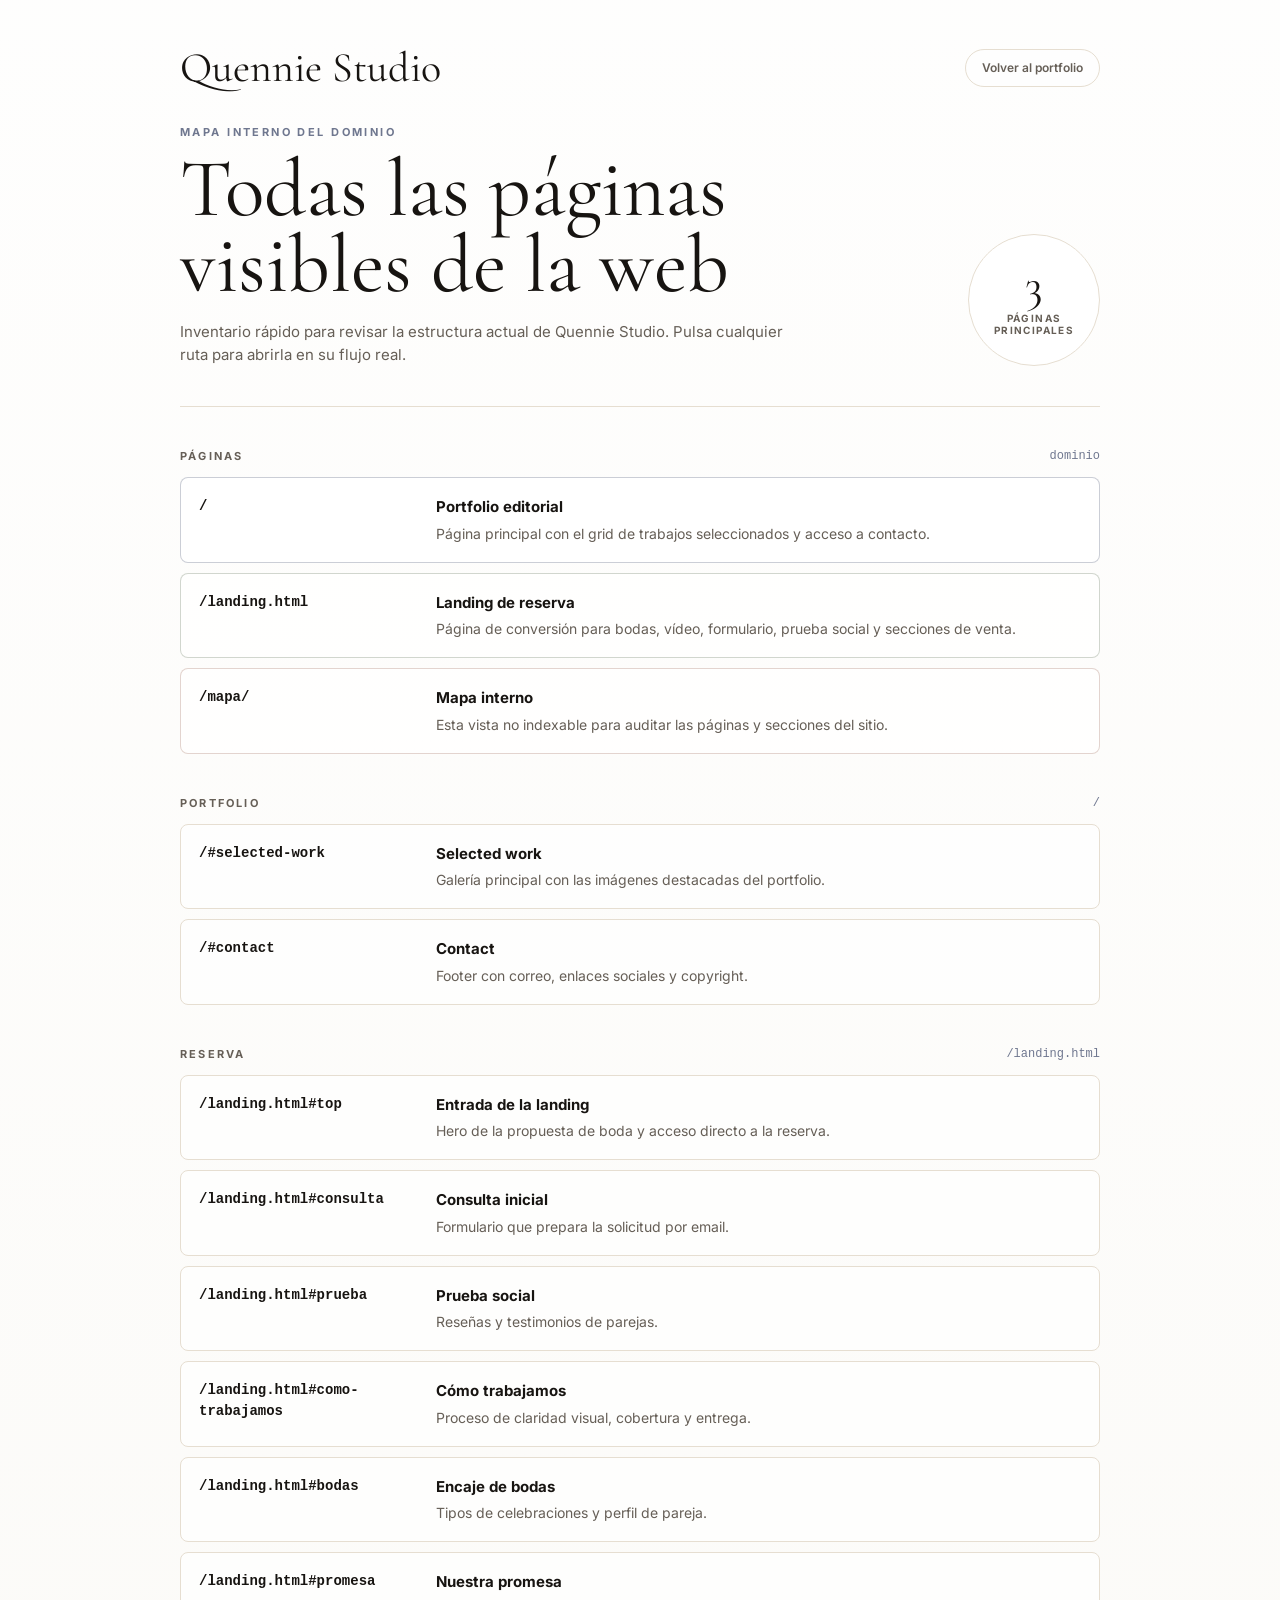
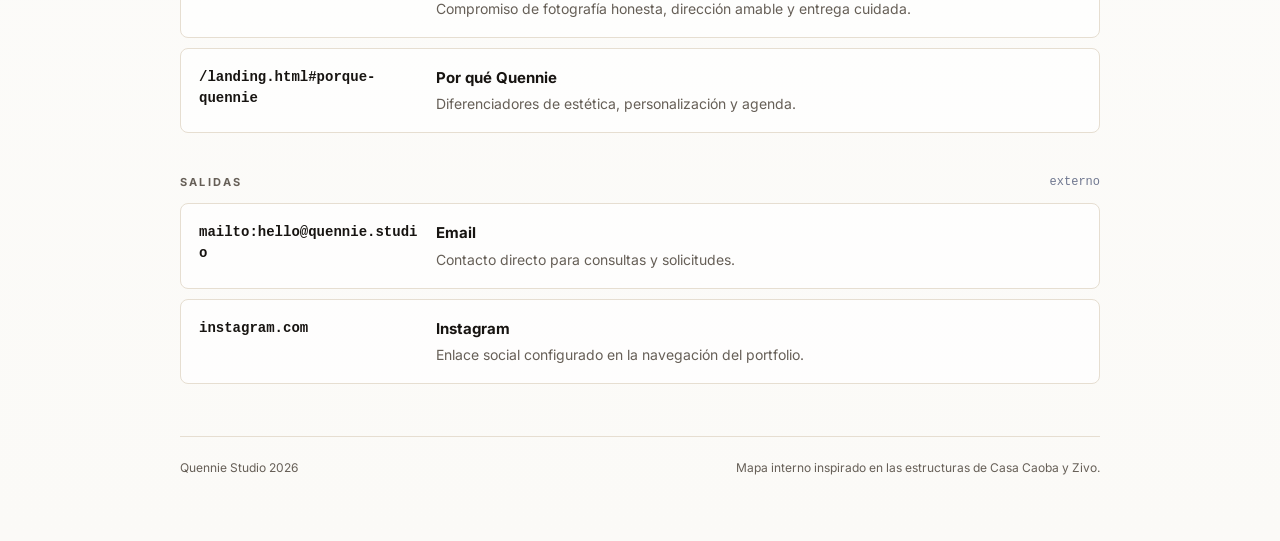
==== mapa/index.html @ 979f0174 "Add internal site map" ====
<!doctype html>
<html lang="es">
  <head>
    <meta charset="UTF-8" />
    <meta name="viewport" content="width=device-width, initial-scale=1.0" />
    <meta name="robots" content="noindex, nofollow" />
    <meta
      name="description"
      content="Mapa interno de Quennie Studio para visualizar las páginas y secciones principales del dominio."
    />
    <title>Quennie Studio | Mapa interno</title>
    <link rel="preconnect" href="https://fonts.googleapis.com" />
    <link rel="preconnect" href="https://fonts.gstatic.com" crossorigin />
    <link
      href="https://fonts.googleapis.com/css2?family=Cormorant+Garamond:wght@400;500&amp;family=Inter:wght@400;500;600;700&amp;display=swap"
      rel="stylesheet"
    />
    <style>
      :root {
        color-scheme: light;
        --paper: #fbfaf7;
        --surface: #ffffff;
        --ink: #171411;
        --muted: #665f57;
        --line: #e6ded1;
        --accent: #6f778f;
        --sage: #788771;
        --rose: #ad8274;
        --font-display: "Cormorant Garamond", Georgia, serif;
        --font-body: "Inter", Arial, sans-serif;
      }

      * {
        box-sizing: border-box;
      }

      body {
        min-width: 320px;
        margin: 0;
        background:
          linear-gradient(180deg, rgba(255, 255, 255, 0.76), rgba(251, 250, 247, 0.92)),
          var(--paper);
        color: var(--ink);
        font-family: var(--font-body);
        font-size: 15px;
        line-height: 1.5;
      }

      a {
        color: inherit;
        text-decoration: none;
      }

      .map-shell {
        width: min(920px, calc(100% - 40px));
        margin: 0 auto;
        padding: 48px 0 64px;
      }

      .map-topbar {
        display: flex;
        align-items: center;
        justify-content: space-between;
        gap: 24px;
        padding-bottom: 36px;
      }

      .map-brand {
        font-family: var(--font-display);
        font-size: clamp(29px, 5vw, 42px);
        font-weight: 400;
        line-height: 0.95;
      }

      .map-back {
        display: inline-flex;
        min-height: 38px;
        align-items: center;
        justify-content: center;
        padding: 0 16px;
        border: 1px solid var(--line);
        border-radius: 999px;
        background: rgba(255, 255, 255, 0.72);
        color: var(--muted);
        font-size: 12px;
        font-weight: 600;
      }

      .map-back:hover,
      .map-back:focus-visible {
        border-color: var(--ink);
        color: var(--ink);
      }

      .map-hero {
        display: grid;
        grid-template-columns: minmax(0, 1fr) auto;
        gap: clamp(24px, 7vw, 86px);
        align-items: end;
        padding-bottom: 40px;
        border-bottom: 1px solid var(--line);
      }

      .map-kicker {
        margin: 0 0 12px;
        color: var(--accent);
        font-size: 11px;
        font-weight: 700;
        letter-spacing: 0.22em;
        text-transform: uppercase;
      }

      h1 {
        max-width: 620px;
        margin: 0;
        font-family: var(--font-display);
        font-size: clamp(46px, 8vw, 82px);
        font-weight: 400;
        line-height: 0.92;
      }

      .map-intro {
        max-width: 610px;
        margin: 18px 0 0;
        color: var(--muted);
      }

      .map-counter {
        display: grid;
        width: 132px;
        aspect-ratio: 1;
        place-items: center;
        border: 1px solid var(--line);
        border-radius: 50%;
        background: var(--surface);
        text-align: center;
      }

      .map-counter strong {
        display: block;
        font-family: var(--font-display);
        font-size: 45px;
        font-weight: 400;
        line-height: 0.9;
      }

      .map-counter span {
        display: block;
        max-width: 86px;
        margin-top: 7px;
        color: var(--muted);
        font-size: 10px;
        font-weight: 700;
        letter-spacing: 0.14em;
        line-height: 1.2;
        text-transform: uppercase;
      }

      .map-section {
        margin-top: 40px;
      }

      .map-section__heading {
        display: flex;
        align-items: center;
        justify-content: space-between;
        gap: 18px;
        margin-bottom: 12px;
      }

      h2 {
        margin: 0;
        color: var(--muted);
        font-size: 11px;
        font-weight: 700;
        letter-spacing: 0.2em;
        text-transform: uppercase;
      }

      .map-tag {
        color: var(--accent);
        font-family: ui-monospace, SFMono-Regular, Menlo, Monaco, Consolas, "Liberation Mono", monospace;
        font-size: 12px;
      }

      .map-list {
        display: grid;
        gap: 10px;
        margin: 0;
        padding: 0;
        list-style: none;
      }

      .map-card {
        display: grid;
        grid-template-columns: minmax(138px, 0.34fr) minmax(0, 1fr);
        gap: 18px;
        align-items: start;
        padding: 18px;
        border: 1px solid var(--line);
        border-radius: 8px;
        background: rgba(255, 255, 255, 0.72);
        transition: border-color 180ms ease, background 180ms ease, transform 180ms ease;
      }

      .map-card:hover,
      .map-card:focus-visible {
        border-color: rgba(23, 20, 17, 0.5);
        background: #ffffff;
        transform: translateY(-1px);
      }

      .map-path {
        color: var(--ink);
        font-family: ui-monospace, SFMono-Regular, Menlo, Monaco, Consolas, "Liberation Mono", monospace;
        font-size: 14px;
        font-weight: 700;
        overflow-wrap: anywhere;
      }

      .map-card strong {
        display: block;
        margin-bottom: 4px;
        color: var(--ink);
        font-size: 15px;
        font-weight: 700;
      }

      .map-card span:last-child {
        display: block;
        color: var(--muted);
        font-size: 14px;
      }

      .map-card--primary {
        border-color: rgba(111, 119, 143, 0.36);
        background: #ffffff;
      }

      .map-card--sage {
        border-color: rgba(120, 135, 113, 0.34);
      }

      .map-card--rose {
        border-color: rgba(173, 130, 116, 0.34);
      }

      .map-footer {
        display: flex;
        justify-content: space-between;
        gap: 24px;
        margin-top: 52px;
        padding-top: 22px;
        border-top: 1px solid var(--line);
        color: var(--muted);
        font-size: 12px;
      }

      :focus-visible {
        outline: 1px solid currentColor;
        outline-offset: 4px;
      }

      @media (max-width: 720px) {
        .map-shell {
          width: calc(100% - 32px);
          padding-top: 30px;
        }

        .map-topbar,
        .map-hero,
        .map-footer {
          grid-template-columns: 1fr;
        }

        .map-topbar,
        .map-footer {
          align-items: flex-start;
          flex-direction: column;
        }

        .map-hero {
          gap: 26px;
        }

        .map-counter {
          width: 112px;
        }

        .map-card {
          grid-template-columns: 1fr;
          gap: 8px;
          padding: 16px;
        }
      }
    </style>
  </head>
  <body>
    <main class="map-shell">
      <header class="map-topbar">
        <a class="map-brand" href="/" aria-label="Volver al inicio de Quennie Studio">
          Quennie Studio
        </a>
        <a class="map-back" href="/">Volver al portfolio</a>
      </header>

      <section class="map-hero" aria-labelledby="map-title">
        <div>
          <p class="map-kicker">Mapa interno del dominio</p>
          <h1 id="map-title">Todas las páginas visibles de la web</h1>
          <p class="map-intro">
            Inventario rápido para revisar la estructura actual de Quennie Studio. Pulsa
            cualquier ruta para abrirla en su flujo real.
          </p>
        </div>
        <div class="map-counter" aria-label="Tres páginas principales">
          <div>
            <strong>3</strong>
            <span>páginas principales</span>
          </div>
        </div>
      </section>

      <section class="map-section" aria-labelledby="pages-title">
        <div class="map-section__heading">
          <h2 id="pages-title">Páginas</h2>
          <span class="map-tag">dominio</span>
        </div>
        <ul class="map-list">
          <li>
            <a class="map-card map-card--primary" href="/">
              <span class="map-path">/</span>
              <span>
                <strong>Portfolio editorial</strong>
                Página principal con el grid de trabajos seleccionados y acceso a contacto.
              </span>
            </a>
          </li>
          <li>
            <a class="map-card map-card--sage" href="/landing.html">
              <span class="map-path">/landing.html</span>
              <span>
                <strong>Landing de reserva</strong>
                Página de conversión para bodas, vídeo, formulario, prueba social y secciones de venta.
              </span>
            </a>
          </li>
          <li>
            <a class="map-card map-card--rose" href="/mapa/">
              <span class="map-path">/mapa/</span>
              <span>
                <strong>Mapa interno</strong>
                Esta vista no indexable para auditar las páginas y secciones del sitio.
              </span>
            </a>
          </li>
        </ul>
      </section>

      <section class="map-section" aria-labelledby="portfolio-title">
        <div class="map-section__heading">
          <h2 id="portfolio-title">Portfolio</h2>
          <span class="map-tag">/</span>
        </div>
        <ul class="map-list">
          <li>
            <a class="map-card" href="/#selected-work">
              <span class="map-path">/#selected-work</span>
              <span>
                <strong>Selected work</strong>
                Galería principal con las imágenes destacadas del portfolio.
              </span>
            </a>
          </li>
          <li>
            <a class="map-card" href="/#contact">
              <span class="map-path">/#contact</span>
              <span>
                <strong>Contact</strong>
                Footer con correo, enlaces sociales y copyright.
              </span>
            </a>
          </li>
        </ul>
      </section>

      <section class="map-section" aria-labelledby="booking-title">
        <div class="map-section__heading">
          <h2 id="booking-title">Reserva</h2>
          <span class="map-tag">/landing.html</span>
        </div>
        <ul class="map-list">
          <li>
            <a class="map-card" href="/landing.html#top">
              <span class="map-path">/landing.html#top</span>
              <span>
                <strong>Entrada de la landing</strong>
                Hero de la propuesta de boda y acceso directo a la reserva.
              </span>
            </a>
          </li>
          <li>
            <a class="map-card" href="/landing.html#consulta">
              <span class="map-path">/landing.html#consulta</span>
              <span>
                <strong>Consulta inicial</strong>
                Formulario que prepara la solicitud por email.
              </span>
            </a>
          </li>
          <li>
            <a class="map-card" href="/landing.html#prueba">
              <span class="map-path">/landing.html#prueba</span>
              <span>
                <strong>Prueba social</strong>
                Reseñas y testimonios de parejas.
              </span>
            </a>
          </li>
          <li>
            <a class="map-card" href="/landing.html#como-trabajamos">
              <span class="map-path">/landing.html#como-trabajamos</span>
              <span>
                <strong>Cómo trabajamos</strong>
                Proceso de claridad visual, cobertura y entrega.
              </span>
            </a>
          </li>
          <li>
            <a class="map-card" href="/landing.html#bodas">
              <span class="map-path">/landing.html#bodas</span>
              <span>
                <strong>Encaje de bodas</strong>
                Tipos de celebraciones y perfil de pareja.
              </span>
            </a>
          </li>
          <li>
            <a class="map-card" href="/landing.html#promesa">
              <span class="map-path">/landing.html#promesa</span>
              <span>
                <strong>Nuestra promesa</strong>
                Compromiso de fotografía honesta, dirección amable y entrega cuidada.
              </span>
            </a>
          </li>
          <li>
            <a class="map-card" href="/landing.html#porque-quennie">
              <span class="map-path">/landing.html#porque-quennie</span>
              <span>
                <strong>Por qué Quennie</strong>
                Diferenciadores de estética, personalización y agenda.
              </span>
            </a>
          </li>
        </ul>
      </section>

      <section class="map-section" aria-labelledby="external-title">
        <div class="map-section__heading">
          <h2 id="external-title">Salidas</h2>
          <span class="map-tag">externo</span>
        </div>
        <ul class="map-list">
          <li>
            <a class="map-card" href="mailto:hello@quennie.studio">
              <span class="map-path">mailto:hello@quennie.studio</span>
              <span>
                <strong>Email</strong>
                Contacto directo para consultas y solicitudes.
              </span>
            </a>
          </li>
          <li>
            <a class="map-card" href="https://www.instagram.com/" target="_blank" rel="noreferrer">
              <span class="map-path">instagram.com</span>
              <span>
                <strong>Instagram</strong>
                Enlace social configurado en la navegación del portfolio.
              </span>
            </a>
          </li>
        </ul>
      </section>

      <footer class="map-footer">
        <span>Quennie Studio 2026</span>
        <span>Mapa interno inspirado en las estructuras de Casa Caoba y Zivo.</span>
      </footer>
    </main>
  </body>
</html>
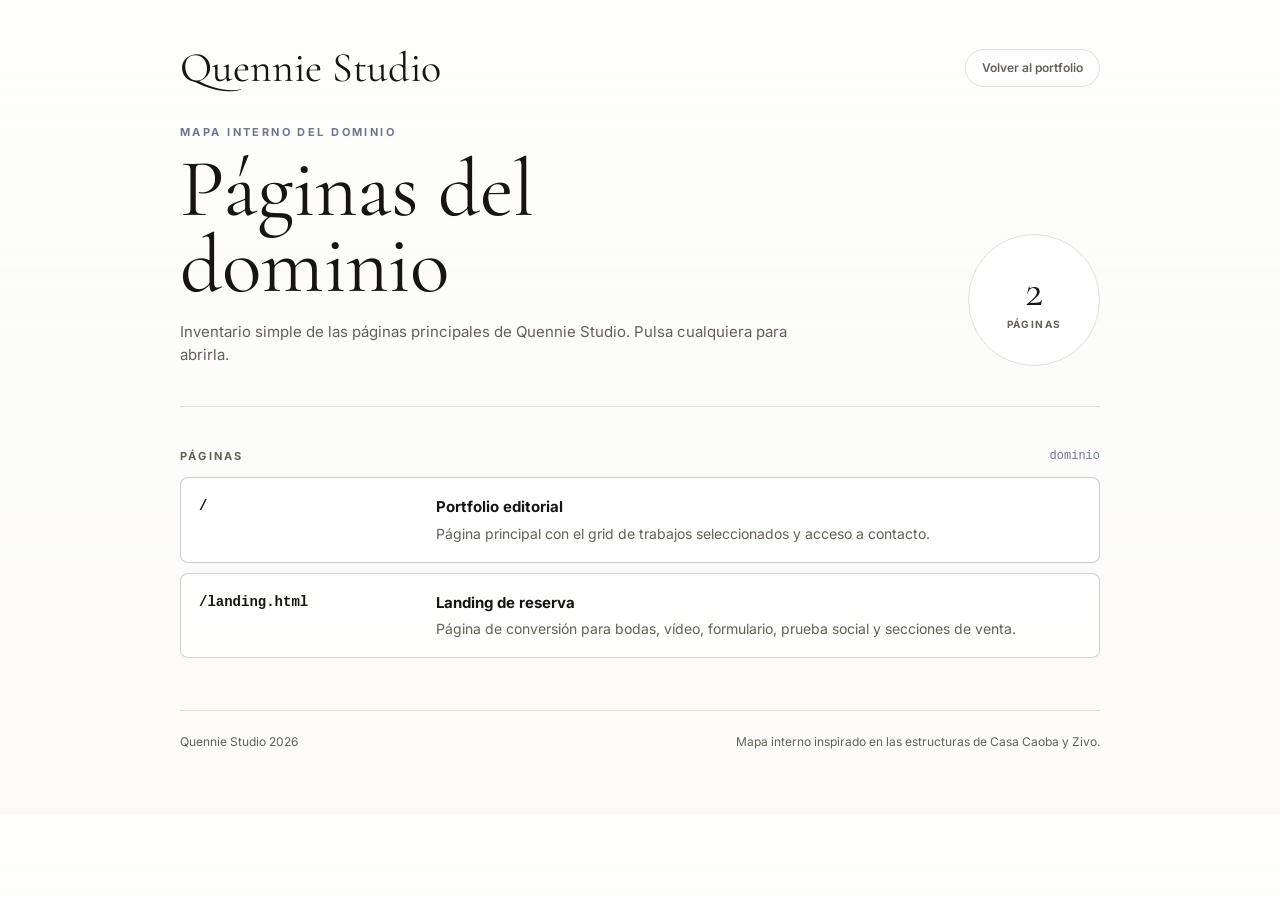
==== commit b22da47e: "Simplify internal site map" ====
--- a/mapa/index.html
+++ b/mapa/index.html
@@ -307,16 +307,16 @@
       <section class="map-hero" aria-labelledby="map-title">
         <div>
           <p class="map-kicker">Mapa interno del dominio</p>
-          <h1 id="map-title">Todas las páginas visibles de la web</h1>
+          <h1 id="map-title">Páginas del dominio</h1>
           <p class="map-intro">
-            Inventario rápido para revisar la estructura actual de Quennie Studio. Pulsa
-            cualquier ruta para abrirla en su flujo real.
+            Inventario simple de las páginas principales de Quennie Studio. Pulsa
+            cualquiera para abrirla.
           </p>
         </div>
-        <div class="map-counter" aria-label="Tres páginas principales">
+        <div class="map-counter" aria-label="Dos páginas principales">
           <div>
-            <strong>3</strong>
-            <span>páginas principales</span>
+            <strong>2</strong>
+            <span>páginas</span>
           </div>
         </div>
       </section>
@@ -345,141 +345,6 @@
               </span>
             </a>
           </li>
-          <li>
-            <a class="map-card map-card--rose" href="/mapa/">
-              <span class="map-path">/mapa/</span>
-              <span>
-                <strong>Mapa interno</strong>
-                Esta vista no indexable para auditar las páginas y secciones del sitio.
-              </span>
-            </a>
-          </li>
-        </ul>
-      </section>
-
-      <section class="map-section" aria-labelledby="portfolio-title">
-        <div class="map-section__heading">
-          <h2 id="portfolio-title">Portfolio</h2>
-          <span class="map-tag">/</span>
-        </div>
-        <ul class="map-list">
-          <li>
-            <a class="map-card" href="/#selected-work">
-              <span class="map-path">/#selected-work</span>
-              <span>
-                <strong>Selected work</strong>
-                Galería principal con las imágenes destacadas del portfolio.
-              </span>
-            </a>
-          </li>
-          <li>
-            <a class="map-card" href="/#contact">
-              <span class="map-path">/#contact</span>
-              <span>
-                <strong>Contact</strong>
-                Footer con correo, enlaces sociales y copyright.
-              </span>
-            </a>
-          </li>
-        </ul>
-      </section>
-
-      <section class="map-section" aria-labelledby="booking-title">
-        <div class="map-section__heading">
-          <h2 id="booking-title">Reserva</h2>
-          <span class="map-tag">/landing.html</span>
-        </div>
-        <ul class="map-list">
-          <li>
-            <a class="map-card" href="/landing.html#top">
-              <span class="map-path">/landing.html#top</span>
-              <span>
-                <strong>Entrada de la landing</strong>
-                Hero de la propuesta de boda y acceso directo a la reserva.
-              </span>
-            </a>
-          </li>
-          <li>
-            <a class="map-card" href="/landing.html#consulta">
-              <span class="map-path">/landing.html#consulta</span>
-              <span>
-                <strong>Consulta inicial</strong>
-                Formulario que prepara la solicitud por email.
-              </span>
-            </a>
-          </li>
-          <li>
-            <a class="map-card" href="/landing.html#prueba">
-              <span class="map-path">/landing.html#prueba</span>
-              <span>
-                <strong>Prueba social</strong>
-                Reseñas y testimonios de parejas.
-              </span>
-            </a>
-          </li>
-          <li>
-            <a class="map-card" href="/landing.html#como-trabajamos">
-              <span class="map-path">/landing.html#como-trabajamos</span>
-              <span>
-                <strong>Cómo trabajamos</strong>
-                Proceso de claridad visual, cobertura y entrega.
-              </span>
-            </a>
-          </li>
-          <li>
-            <a class="map-card" href="/landing.html#bodas">
-              <span class="map-path">/landing.html#bodas</span>
-              <span>
-                <strong>Encaje de bodas</strong>
-                Tipos de celebraciones y perfil de pareja.
-              </span>
-            </a>
-          </li>
-          <li>
-            <a class="map-card" href="/landing.html#promesa">
-              <span class="map-path">/landing.html#promesa</span>
-              <span>
-                <strong>Nuestra promesa</strong>
-                Compromiso de fotografía honesta, dirección amable y entrega cuidada.
-              </span>
-            </a>
-          </li>
-          <li>
-            <a class="map-card" href="/landing.html#porque-quennie">
-              <span class="map-path">/landing.html#porque-quennie</span>
-              <span>
-                <strong>Por qué Quennie</strong>
-                Diferenciadores de estética, personalización y agenda.
-              </span>
-            </a>
-          </li>
-        </ul>
-      </section>
-
-      <section class="map-section" aria-labelledby="external-title">
-        <div class="map-section__heading">
-          <h2 id="external-title">Salidas</h2>
-          <span class="map-tag">externo</span>
-        </div>
-        <ul class="map-list">
-          <li>
-            <a class="map-card" href="mailto:hello@quennie.studio">
-              <span class="map-path">mailto:hello@quennie.studio</span>
-              <span>
-                <strong>Email</strong>
-                Contacto directo para consultas y solicitudes.
-              </span>
-            </a>
-          </li>
-          <li>
-            <a class="map-card" href="https://www.instagram.com/" target="_blank" rel="noreferrer">
-              <span class="map-path">instagram.com</span>
-              <span>
-                <strong>Instagram</strong>
-                Enlace social configurado en la navegación del portfolio.
-              </span>
-            </a>
-          </li>
         </ul>
       </section>
 
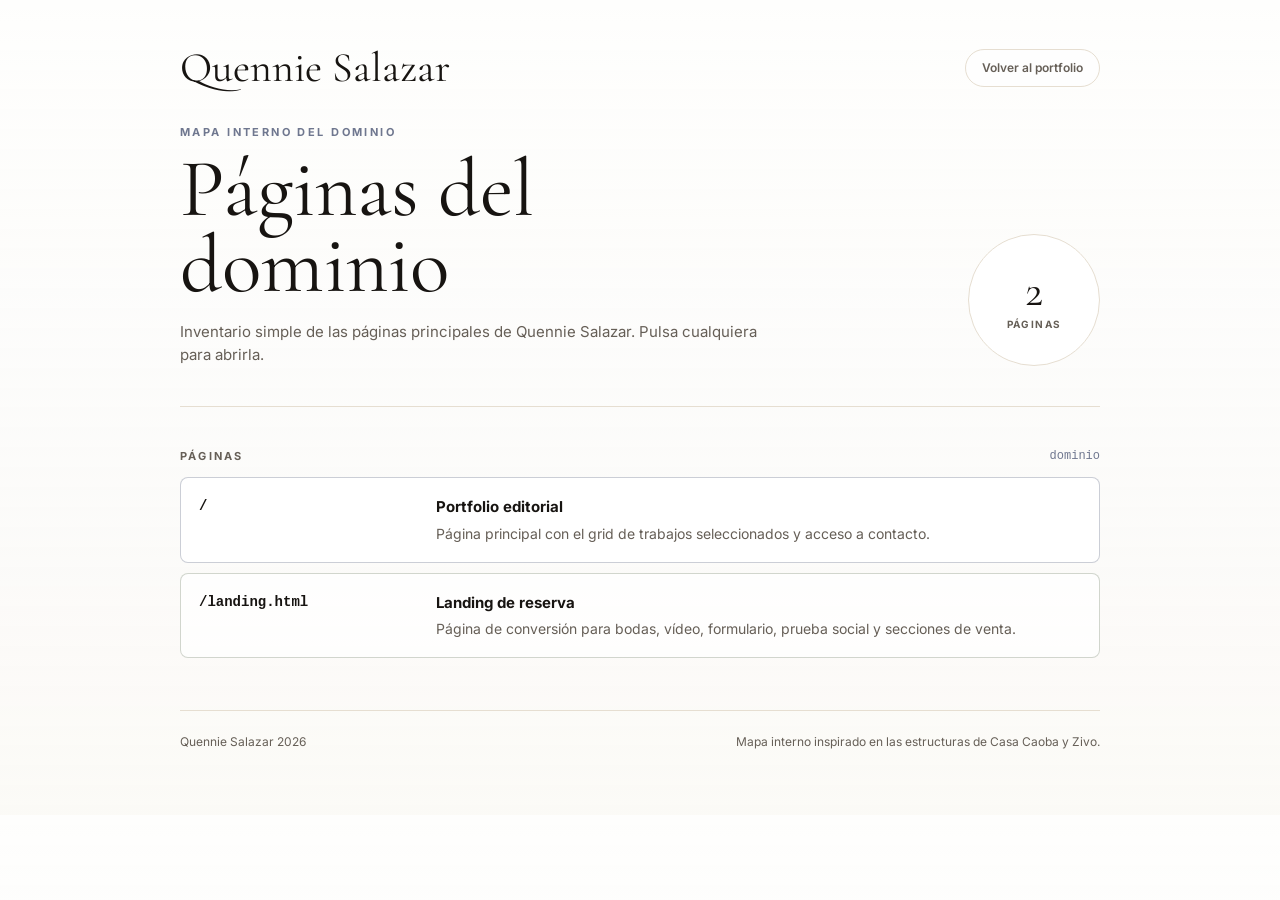
==== commit 614c3f24: "Rename site brand to Quennie Salazar" ====
--- a/mapa/index.html
+++ b/mapa/index.html
@@ -6,9 +6,9 @@
     <meta name="robots" content="noindex, nofollow" />
     <meta
       name="description"
-      content="Mapa interno de Quennie Studio para visualizar las páginas y secciones principales del dominio."
+      content="Mapa interno de Quennie Salazar para visualizar las páginas y secciones principales del dominio."
     />
-    <title>Quennie Studio | Mapa interno</title>
+    <title>Quennie Salazar | Mapa interno</title>
     <link rel="preconnect" href="https://fonts.googleapis.com" />
     <link rel="preconnect" href="https://fonts.gstatic.com" crossorigin />
     <link
@@ -298,8 +298,8 @@
   <body>
     <main class="map-shell">
       <header class="map-topbar">
-        <a class="map-brand" href="/" aria-label="Volver al inicio de Quennie Studio">
-          Quennie Studio
+        <a class="map-brand" href="/" aria-label="Volver al inicio de Quennie Salazar">
+          Quennie Salazar
         </a>
         <a class="map-back" href="/">Volver al portfolio</a>
       </header>
@@ -309,7 +309,7 @@
           <p class="map-kicker">Mapa interno del dominio</p>
           <h1 id="map-title">Páginas del dominio</h1>
           <p class="map-intro">
-            Inventario simple de las páginas principales de Quennie Studio. Pulsa
+            Inventario simple de las páginas principales de Quennie Salazar. Pulsa
             cualquiera para abrirla.
           </p>
         </div>
@@ -349,7 +349,7 @@
       </section>
 
       <footer class="map-footer">
-        <span>Quennie Studio 2026</span>
+        <span>Quennie Salazar 2026</span>
         <span>Mapa interno inspirado en las estructuras de Casa Caoba y Zivo.</span>
       </footer>
     </main>
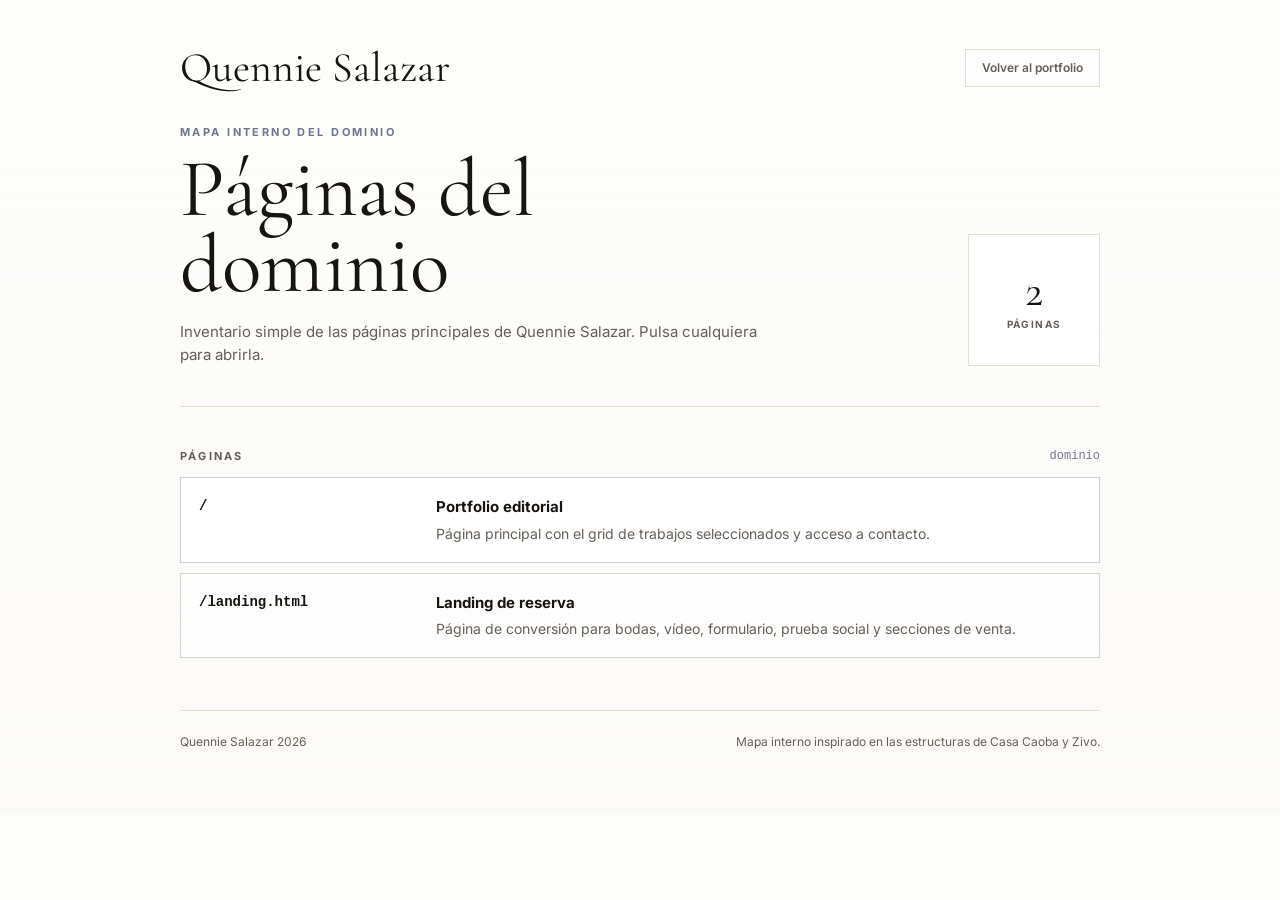
==== commit c0466c90: "Unifica border radius en la web" ====
--- a/mapa/index.html
+++ b/mapa/index.html
@@ -79,7 +79,7 @@
         justify-content: center;
         padding: 0 16px;
         border: 1px solid var(--line);
-        border-radius: 999px;
+        border-radius: 0;
         background: rgba(255, 255, 255, 0.72);
         color: var(--muted);
         font-size: 12px;
@@ -131,7 +131,7 @@
         aspect-ratio: 1;
         place-items: center;
         border: 1px solid var(--line);
-        border-radius: 50%;
+        border-radius: 0;
         background: var(--surface);
         text-align: center;
       }
@@ -198,7 +198,7 @@
         align-items: start;
         padding: 18px;
         border: 1px solid var(--line);
-        border-radius: 8px;
+        border-radius: 0;
         background: rgba(255, 255, 255, 0.72);
         transition: border-color 180ms ease, background 180ms ease, transform 180ms ease;
       }
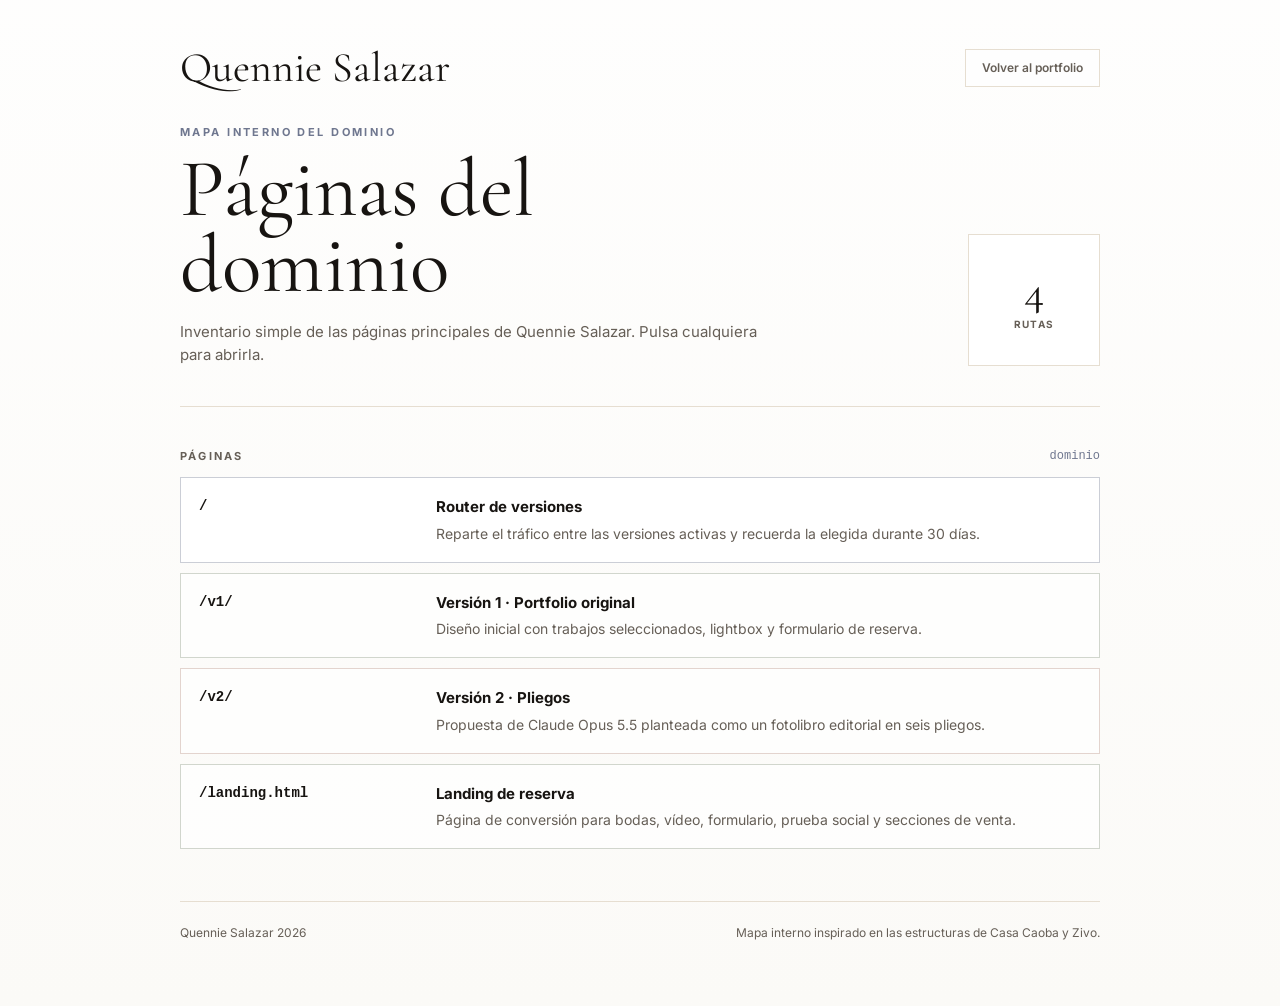
==== commit 0228cebe: "Añade versionado y portfolio editorial v2" ====
--- a/mapa/index.html
+++ b/mapa/index.html
@@ -313,10 +313,10 @@
             cualquiera para abrirla.
           </p>
         </div>
-        <div class="map-counter" aria-label="Dos páginas principales">
+        <div class="map-counter" aria-label="Cuatro rutas principales">
           <div>
-            <strong>2</strong>
-            <span>páginas</span>
+            <strong>4</strong>
+            <span>rutas</span>
           </div>
         </div>
       </section>
@@ -331,8 +331,26 @@
             <a class="map-card map-card--primary" href="/">
               <span class="map-path">/</span>
               <span>
-                <strong>Portfolio editorial</strong>
-                Página principal con el grid de trabajos seleccionados y acceso a contacto.
+                <strong>Router de versiones</strong>
+                Reparte el tráfico entre las versiones activas y recuerda la elegida durante 30 días.
+              </span>
+            </a>
+          </li>
+          <li>
+            <a class="map-card map-card--sage" href="/v1/">
+              <span class="map-path">/v1/</span>
+              <span>
+                <strong>Versión 1 · Portfolio original</strong>
+                Diseño inicial con trabajos seleccionados, lightbox y formulario de reserva.
+              </span>
+            </a>
+          </li>
+          <li>
+            <a class="map-card map-card--rose" href="/v2/">
+              <span class="map-path">/v2/</span>
+              <span>
+                <strong>Versión 2 · Pliegos</strong>
+                Propuesta de Claude Opus 5.5 planteada como un fotolibro editorial en seis pliegos.
               </span>
             </a>
           </li>
